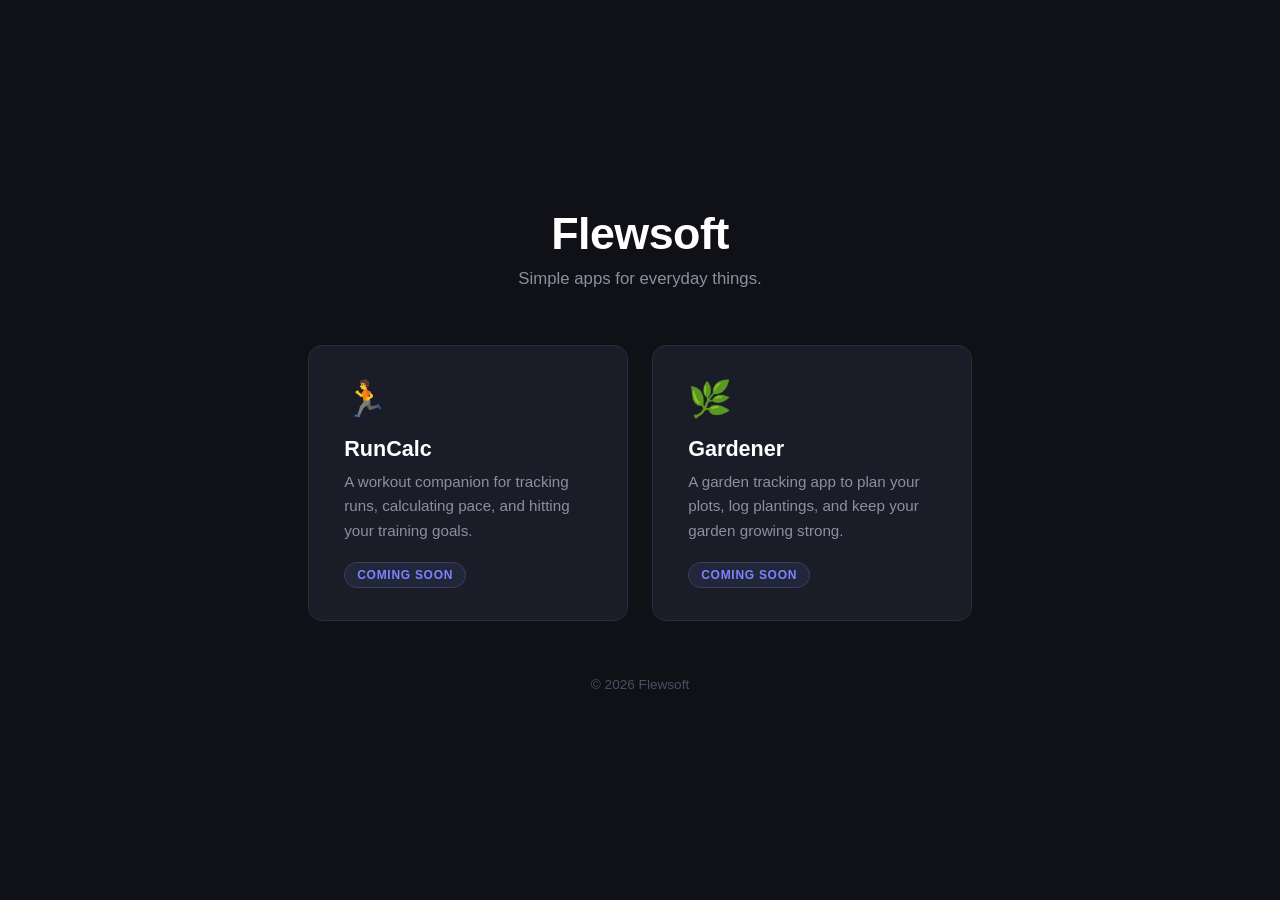
==== index.html @ fde3b08e "Add website placeholder with RunCalc and Gardener coming soon https://claude.ai/code/session_01NhDv9" ====
<!DOCTYPE html>
<html lang="en">
<head>
  <meta charset="UTF-8" />
  <meta name="viewport" content="width=device-width, initial-scale=1.0" />
  <title>Flewsoft</title>
  <style>
    *, *::before, *::after { box-sizing: border-box; margin: 0; padding: 0; }

    body {
      font-family: -apple-system, BlinkMacSystemFont, "Segoe UI", Roboto, sans-serif;
      background: #0f1117;
      color: #e8eaf0;
      min-height: 100vh;
      display: flex;
      flex-direction: column;
      align-items: center;
      justify-content: center;
      padding: 2rem;
    }

    header {
      text-align: center;
      margin-bottom: 3.5rem;
    }

    header h1 {
      font-size: 2.8rem;
      font-weight: 700;
      letter-spacing: -0.5px;
      color: #ffffff;
    }

    header p {
      margin-top: 0.6rem;
      color: #8b90a0;
      font-size: 1.05rem;
    }

    .apps {
      display: flex;
      gap: 1.5rem;
      flex-wrap: wrap;
      justify-content: center;
      max-width: 700px;
      width: 100%;
    }

    .card {
      background: #1a1d27;
      border: 1px solid #2a2d3a;
      border-radius: 14px;
      padding: 2rem 2.2rem;
      flex: 1 1 260px;
      max-width: 320px;
    }

    .card .icon {
      font-size: 2.2rem;
      margin-bottom: 1rem;
    }

    .card h2 {
      font-size: 1.35rem;
      font-weight: 600;
      color: #ffffff;
      margin-bottom: 0.5rem;
    }

    .card p {
      font-size: 0.95rem;
      color: #8b90a0;
      line-height: 1.6;
      margin-bottom: 1.2rem;
    }

    .badge {
      display: inline-block;
      background: #22263a;
      border: 1px solid #3a3f58;
      color: #7c83ff;
      font-size: 0.75rem;
      font-weight: 600;
      letter-spacing: 0.06em;
      text-transform: uppercase;
      padding: 0.3rem 0.75rem;
      border-radius: 999px;
    }

    footer {
      margin-top: 3.5rem;
      color: #4a4f62;
      font-size: 0.85rem;
    }
  </style>
</head>
<body>

  <header>
    <h1>Flewsoft</h1>
    <p>Simple apps for everyday things.</p>
  </header>

  <div class="apps">
    <div class="card">
      <div class="icon">&#127939;</div>
      <h2>RunCalc</h2>
      <p>A workout companion for tracking runs, calculating pace, and hitting your training goals.</p>
      <span class="badge">Coming Soon</span>
    </div>

    <div class="card">
      <div class="icon">&#127807;</div>
      <h2>Gardener</h2>
      <p>A garden tracking app to plan your plots, log plantings, and keep your garden growing strong.</p>
      <span class="badge">Coming Soon</span>
    </div>
  </div>

  <footer>&copy; 2026 Flewsoft</footer>

</body>
</html>
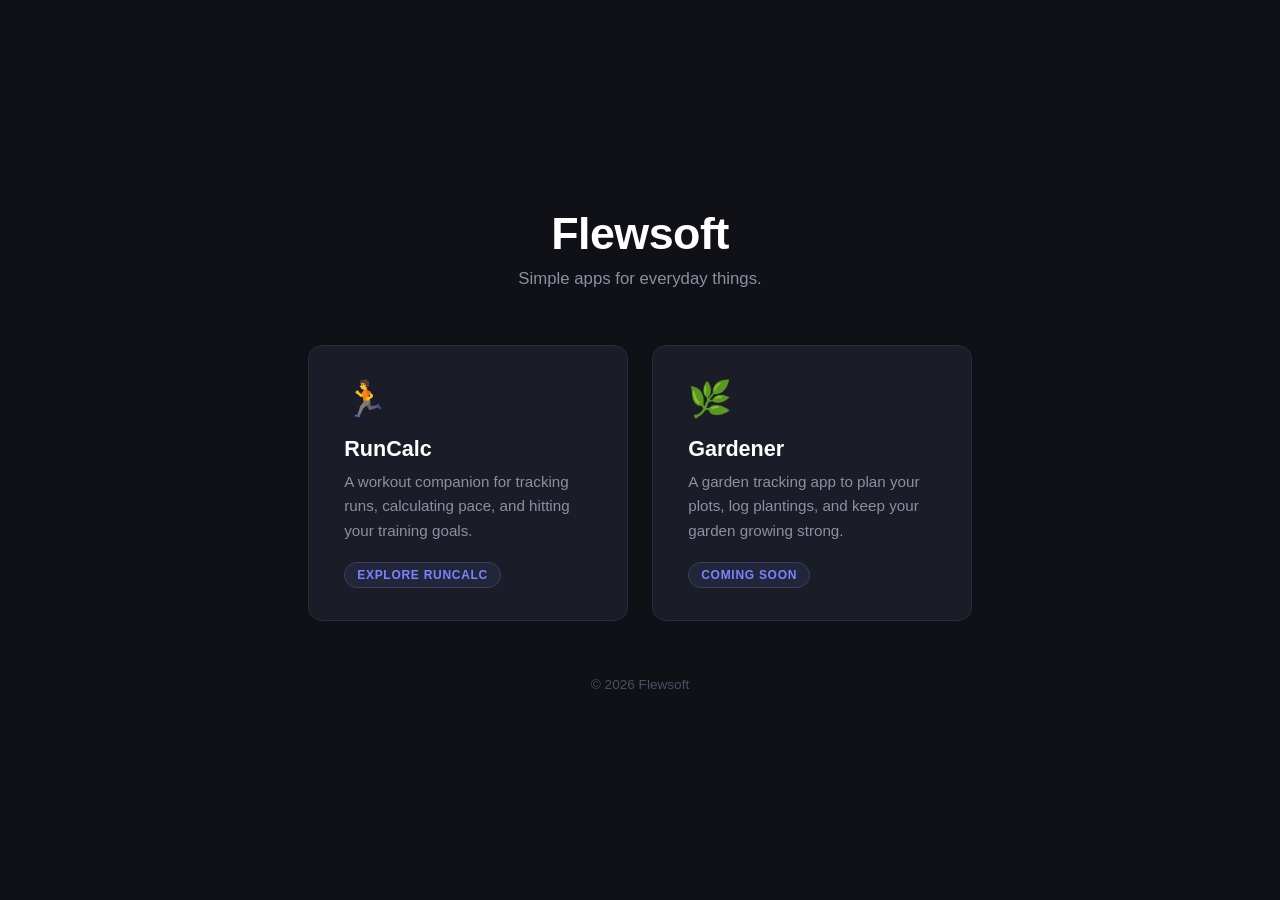
==== commit ecc03551: "feat: add RunCalc site and legal pages" ====
--- a/index.html
+++ b/index.html
@@ -47,12 +47,28 @@
     }
 
     .card {
+      color: inherit;
+      text-decoration: none;
       background: #1a1d27;
       border: 1px solid #2a2d3a;
       border-radius: 14px;
       padding: 2rem 2.2rem;
       flex: 1 1 260px;
       max-width: 320px;
+    }
+
+    .card-link {
+      transition: border-color 160ms ease, transform 160ms ease;
+    }
+
+    .card-link:hover {
+      border-color: #ff5914;
+      transform: translateY(-2px);
+    }
+
+    .card-link:focus-visible {
+      outline: 3px solid #ff5914;
+      outline-offset: 4px;
     }
 
     .card .icon {
@@ -102,12 +118,12 @@
   </header>
 
   <div class="apps">
-    <div class="card">
+    <a class="card card-link" href="/runcalc/" aria-label="Learn more about RunCalc">
       <div class="icon">&#127939;</div>
       <h2>RunCalc</h2>
       <p>A workout companion for tracking runs, calculating pace, and hitting your training goals.</p>
-      <span class="badge">Coming Soon</span>
-    </div>
+      <span class="badge">Explore RunCalc</span>
+    </a>
 
     <div class="card">
       <div class="icon">&#127807;</div>
